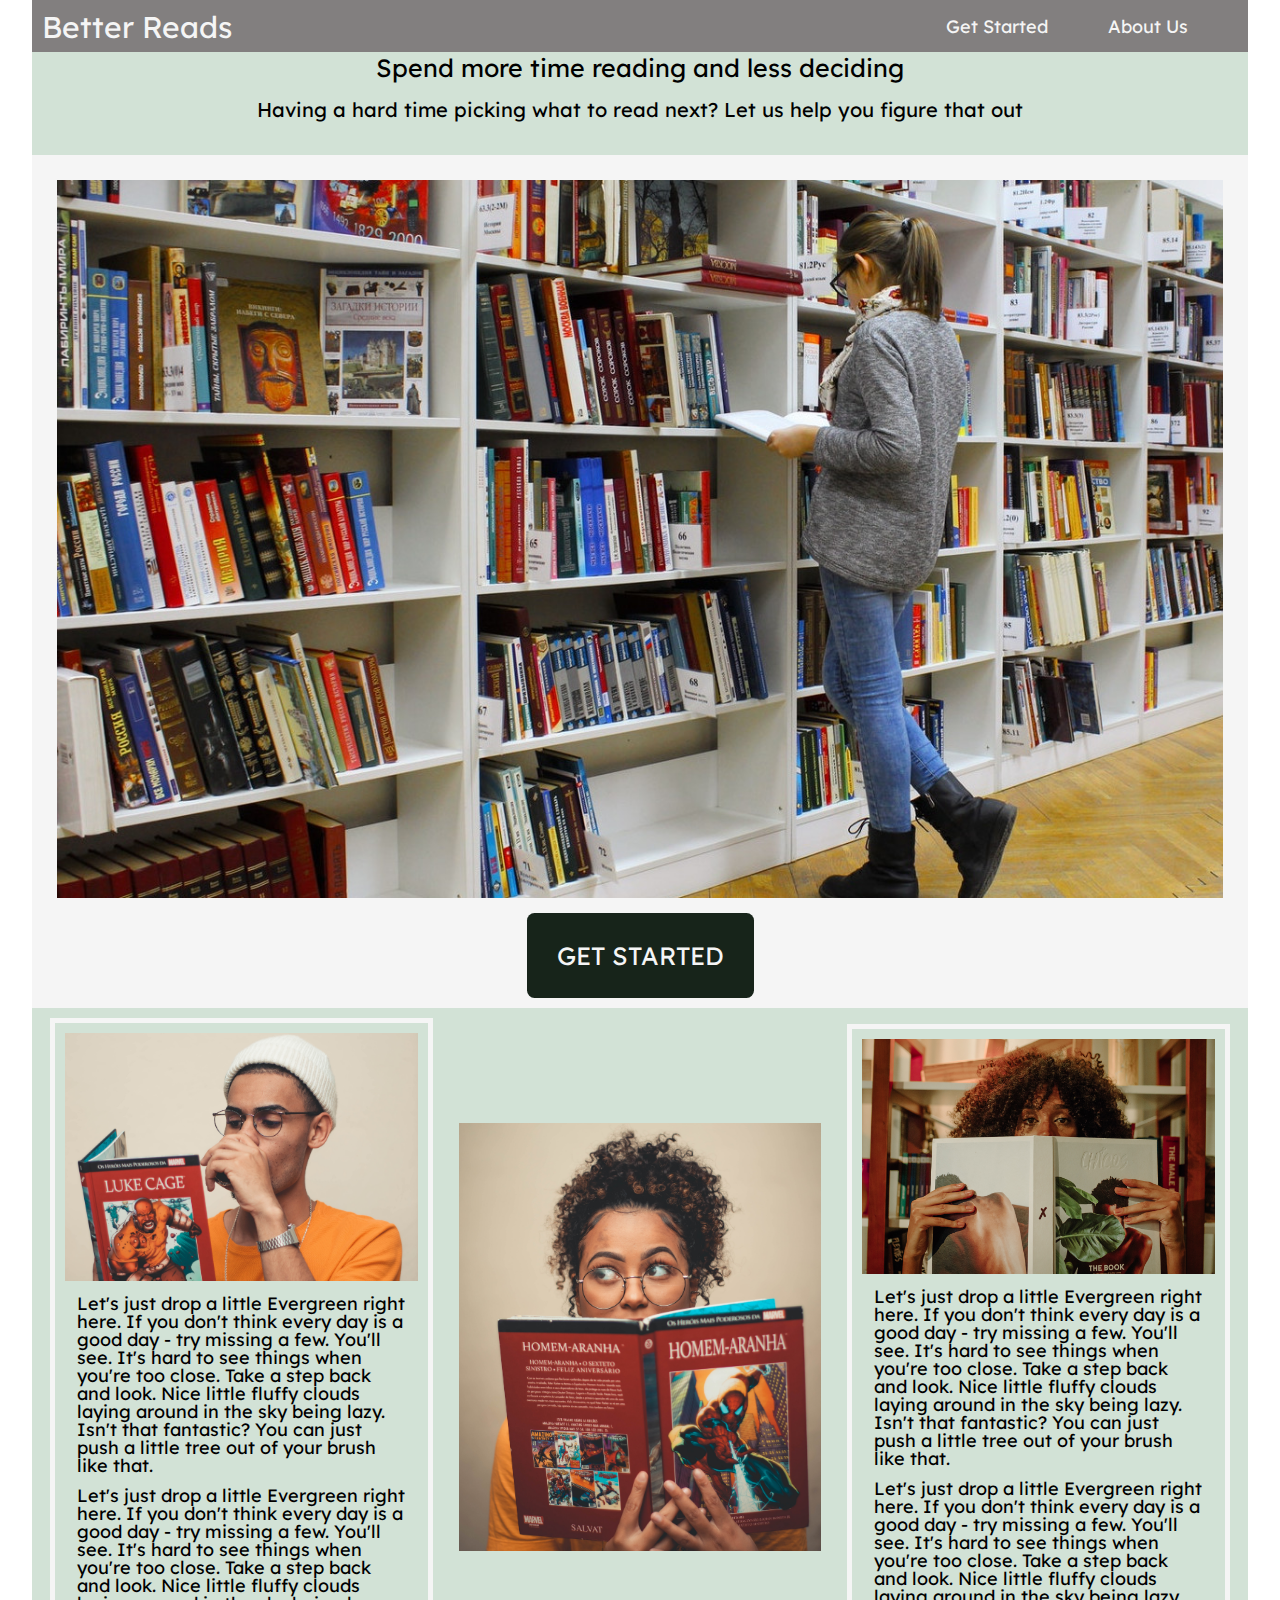
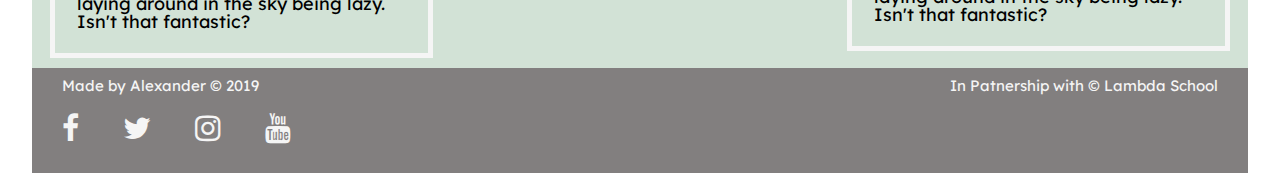
==== index.html @ 78738910 "big photo added to index.html" ====
<!DOCTYPE html>
<html lang="en">
<head>
    <meta charset="UTF-8">
    <meta name="viewport" content="width=device-width, initial-scale=1.0">
    <meta http-equiv="X-UA-Compatible" content="ie=edge">

    <title>Better Reads</title>

    <link rel="stylesheet" href="css/index.css">
    <link href="https://fonts.googleapis.com/css?family=Lexend+Deca&display=swap" rel="stylesheet">
    <link rel="stylesheet" href="https://cdnjs.cloudflare.com/ajax/libs/font-awesome/4.7.0/css/font-awesome.min.css">
</head>
<body>
    <div class="main_container">
        <header>
            <div class="navigation_bar">
                <h2>Better Reads</h2>
                <nav>
                  <a href="index.html">Get Started</a>
                  <a href="about.html">About Us</a>
                </nav>
            </div>
            <div class="header_text">
                <h1>Spend more time reading and less deciding</h1>
                <h3>Having a hard time picking what to read next? Let us help you figure that out</h3>
            </div>
        </header>

        <section class="middle_section">
            <div class="main_content">

                <div class="big_image">
                    <img class="reading_picture" src="img/new1249770.jpg" alt="reading-picture">
                </div>

            </div>
            <div class="btn"><a href="#">Get Started</a></div>
        </section>

        <section class="lower_section">
            <div class="lower_text">
                <div class="lower_text_img_container">
                        <img class="reading_picture" src="img/boy.jpg" alt="reading-picture">
                </div>
                <p>Let's just drop a little Evergreen right here. If you don't think every day is a good day - try missing a few. You'll see. It's hard to see things when you're too close. Take a step back and look. Nice little fluffy clouds laying around in the sky being lazy. Isn't that fantastic? You can just push a little tree out of your brush like that.</p>
                <p>Let's just drop a little Evergreen right here. If you don't think every day is a good day - try missing a few. You'll see. It's hard to see things when you're too close. Take a step back and look. Nice little fluffy clouds laying around in the sky being lazy. Isn't that fantastic?</p>
            </div>

            <div class="lower_img">
                    <img class="reading_picture" src="img/reading001.jpg" alt="reading-picture">
            </div>
            
            <div class="lower_text">
                <div class="lower_text_img_container">
                        <img class="reading_picture" src="img/girl_reading.jpg" alt="reading-picture">
                </div>

                <p>Let's just drop a little Evergreen right here. If you don't think every day is a good day - try missing a few. You'll see. It's hard to see things when you're too close. Take a step back and look. Nice little fluffy clouds laying around in the sky being lazy. Isn't that fantastic? You can just push a little tree out of your brush like that.</p>
                <p>Let's just drop a little Evergreen right here. If you don't think every day is a good day - try missing a few. You'll see. It's hard to see things when you're too close. Take a step back and look. Nice little fluffy clouds laying around in the sky being lazy. Isn't that fantastic?</p>  
            </div>
        </section>
        <footer>
            <div class="footer-block-1">
                <p class="copyright"><a href="#">Made by Alexander © 2019</a></p>
                <p class="logos">
                    <a href="#" class="fa fa-facebook"></a>
                    <a href="#" class="fa fa-twitter"></a>
                    <a href="#" class="fa fa-instagram"></a> 
                    <a href="#" class="fa fa-youtube"></a>
                </p>
            </div>
            <div class="footer-block-2">
                <p>In Patnership with © Lambda School</p>
            </div>
        </footer>
    </div>
</body>
</html>
---- css/index.css ----
/* http://meyerweb.com/eric/tools/css/reset/ 
   v2.0 | 20110126
   License: none (public domain)
*/
html,
body,
div,
span,
applet,
object,
iframe,
h1,
h2,
h3,
h4,
h5,
h6,
p,
blockquote,
pre,
a,
abbr,
acronym,
address,
big,
cite,
code,
del,
dfn,
em,
img,
ins,
kbd,
q,
s,
samp,
small,
strike,
strong,
sub,
sup,
tt,
var,
b,
u,
i,
center,
dl,
dt,
dd,
ol,
ul,
li,
fieldset,
form,
label,
legend,
table,
caption,
tbody,
tfoot,
thead,
tr,
th,
td,
article,
aside,
canvas,
details,
embed,
figure,
figcaption,
footer,
header,
hgroup,
menu,
nav,
output,
ruby,
section,
summary,
time,
mark,
audio,
video {
  margin: 0;
  padding: 0;
  border: 0;
  font-size: 100%;
  font: inherit;
  vertical-align: baseline;
}
/* HTML5 display-role reset for older browsers */
article,
aside,
details,
figcaption,
figure,
footer,
header,
hgroup,
menu,
nav,
section {
  display: block;
}
body {
  line-height: 1;
}
ol,
ul {
  list-style: none;
}
blockquote,
q {
  quotes: none;
}
blockquote:before,
blockquote:after,
q:before,
q:after {
  content: '';
  content: none;
}
table {
  border-collapse: collapse;
  border-spacing: 0;
}
* {
  box-sizing: border-box;
}
html,
body {
  width: 100%;
}
:root {
  font-size: 62.5%;
  font-family: 'Lexend Deca', sans-serif;
}
.main_container {
  width: 95%;
  display: flex;
  flex-direction: column;
  margin: 0 auto;
  background-color: whitesmoke;
}
@media (max-width: 500px) {
  .main_container {
    width: 90%;
  }
}
.main_container header {
  width: 100%;
  display: flex;
  flex-direction: column;
  padding: 0rem 0rem 1rem 0rem;
  background-color: #D2E2D6;
}
.main_container header .navigation_bar {
  display: flex;
  flex-direction: row;
  width: 95%;
  justify-content: space-between;
  background-color: #827F7F;
  padding: 1.2rem 0rem 1rem 1rem;
  position: fixed;
}
@media (max-width: 500px) {
  .main_container header .navigation_bar {
    width: 90%;
  }
}
.main_container header .navigation_bar h2 {
  font-size: 3rem;
  color: whitesmoke;
}
@media (max-width: 500px) {
  .main_container header .navigation_bar h2 {
    font-size: 2rem;
  }
}
.main_container header .navigation_bar nav {
  display: flex;
  align-self: center;
  justify-content: space-evenly;
  width: 30%;
}
@media (max-width: 500px) {
  .main_container header .navigation_bar nav {
    width: 50%;
  }
}
.main_container header .navigation_bar nav a {
  text-decoration: none;
  color: whitesmoke;
  font-size: 1.8em;
}
@media (max-width: 500px) {
  .main_container header .navigation_bar nav a {
    font-size: 1.5rem;
  }
}
.main_container header .header_text {
  display: flex;
  flex-direction: column;
  width: 100%;
  padding: 1.5rem;
  margin-top: 3rem;
}
.main_container header .header_text h1 {
  font-size: 2.5rem;
  margin: 0 auto;
  padding: 1rem;
}
@media (max-width: 500px) {
  .main_container header .header_text h1 {
    font-size: 2rem;
  }
}
.main_container header .header_text h3 {
  font-size: 2rem;
  margin: 0 auto;
  padding: 1rem;
}
@media (max-width: 500px) {
  .main_container header .header_text h3 {
    font-size: 1.5rem;
  }
}
.main_container .middle_section {
  width: 100%;
  display: flex;
  flex-direction: column;
  padding: 1rem;
}
.main_container .middle_section .main_content {
  display: flex;
  justify-content: space-around;
  padding: 1.5rem;
}
@media (max-width: 500px) {
  .main_container .middle_section .main_content {
    flex-direction: column;
  }
}
.main_container .middle_section .main_content .big_image {
  width: 100%;
  display: flex;
  justify-content: center;
}
@media (max-width: 500px) {
  .main_container .middle_section .main_content .big_image {
    width: 100%;
  }
}
.main_container .middle_section .main_content .big_image img {
  max-width: 100%;
  max-height: 100%;
}
.main_container .middle_section .btn {
  color: white;
  background-color: #17241a;
  text-transform: uppercase;
  text-align: center;
  font-size: 2.5em;
  border-radius: 0.3em;
  margin: 0 auto;
  padding: 1.2em;
}
.main_container .middle_section .btn a {
  text-decoration: none;
  color: whitesmoke;
}
.main_container .middle_section .btn a:hover {
  color: gold;
}
.main_container .middle_section .btn:hover {
  background-color: #25ad45;
  letter-spacing: 1px;
  transition: all 0.4s ease 0s;
  box-shadow: 0px 5px 40px -10px rgba(0, 0, 0, 0.57);
}
.main_container .lower_section {
  display: flex;
  justify-content: space-around;
  padding: 1rem;
  background-color: #D2E2D6;
  align-items: center;
}
@media (max-width: 500px) {
  .main_container .lower_section {
    flex-direction: column;
  }
}
.main_container .lower_section .lower_img {
  width: 32%;
  padding: 1rem;
}
@media (max-width: 500px) {
  .main_container .lower_section .lower_img {
    display: none;
  }
}
.main_container .lower_section .lower_img img {
  max-width: 100%;
  max-height: 100%;
}
.main_container .lower_section .lower_text {
  width: 32%;
  padding: 1rem;
  background-color: #D2E2D6;
  border: 0.5rem solid whitesmoke;
}
@media (max-width: 500px) {
  .main_container .lower_section .lower_text {
    width: 95%;
    margin: 1.2rem;
  }
}
.main_container .lower_section .lower_text .lower_text_img_container {
  width: 100%;
  height: 50%;
}
.main_container .lower_section .lower_text .lower_text_img_container img {
  max-width: 100%;
  max-height: 100%;
}
.main_container .lower_section .lower_text p {
  font-size: 1.8rem;
  margin: 1.2rem;
}
.main_container footer {
  padding: 1rem;
  font-size: 1.5rem;
  display: flex;
  flex-direction: row;
  justify-content: space-between;
  background-color: #827F7F;
}
.main_container footer .footer-block-2 p {
  color: whitesmoke;
  padding-right: 2rem;
}
.main_container footer .copyright a {
  text-decoration: none;
  padding-left: 2rem;
  color: whitesmoke;
}
.main_container footer .fa {
  padding: 2rem;
  font-size: 3rem;
  color: whitesmoke;
  text-align: center;
  text-decoration: none;
}
.main_container footer .fa:hover {
  opacity: 0.7;
}
.main_container .about_main_content {
  height: 80rem;
  display: flex;
  padding: 1.5rem;
  justify-content: space-evenly;
}
@media (max-width: 500px) {
  .main_container .about_main_content {
    flex-direction: column;
  }
}
.main_container .about_main_content .about_image {
  width: 100%;
  height: 100%;
  background-color: aqua;
  display: flex;
  justify-content: center;
}
@media (max-width: 500px) {
  .main_container .about_main_content .about_image {
    height: 50%;
    margin: 0 auto;
  }
}
.main_container .about_main_content .about_image img.reading_picture {
  max-width: 100%;
  max-height: 100%;
  background-color: brown;
}
@media (max-width: 500px) {
  .main_container .about_main_content .about_image img.reading_picture {
    max-width: none;
    max-height: 100%;
  }
}
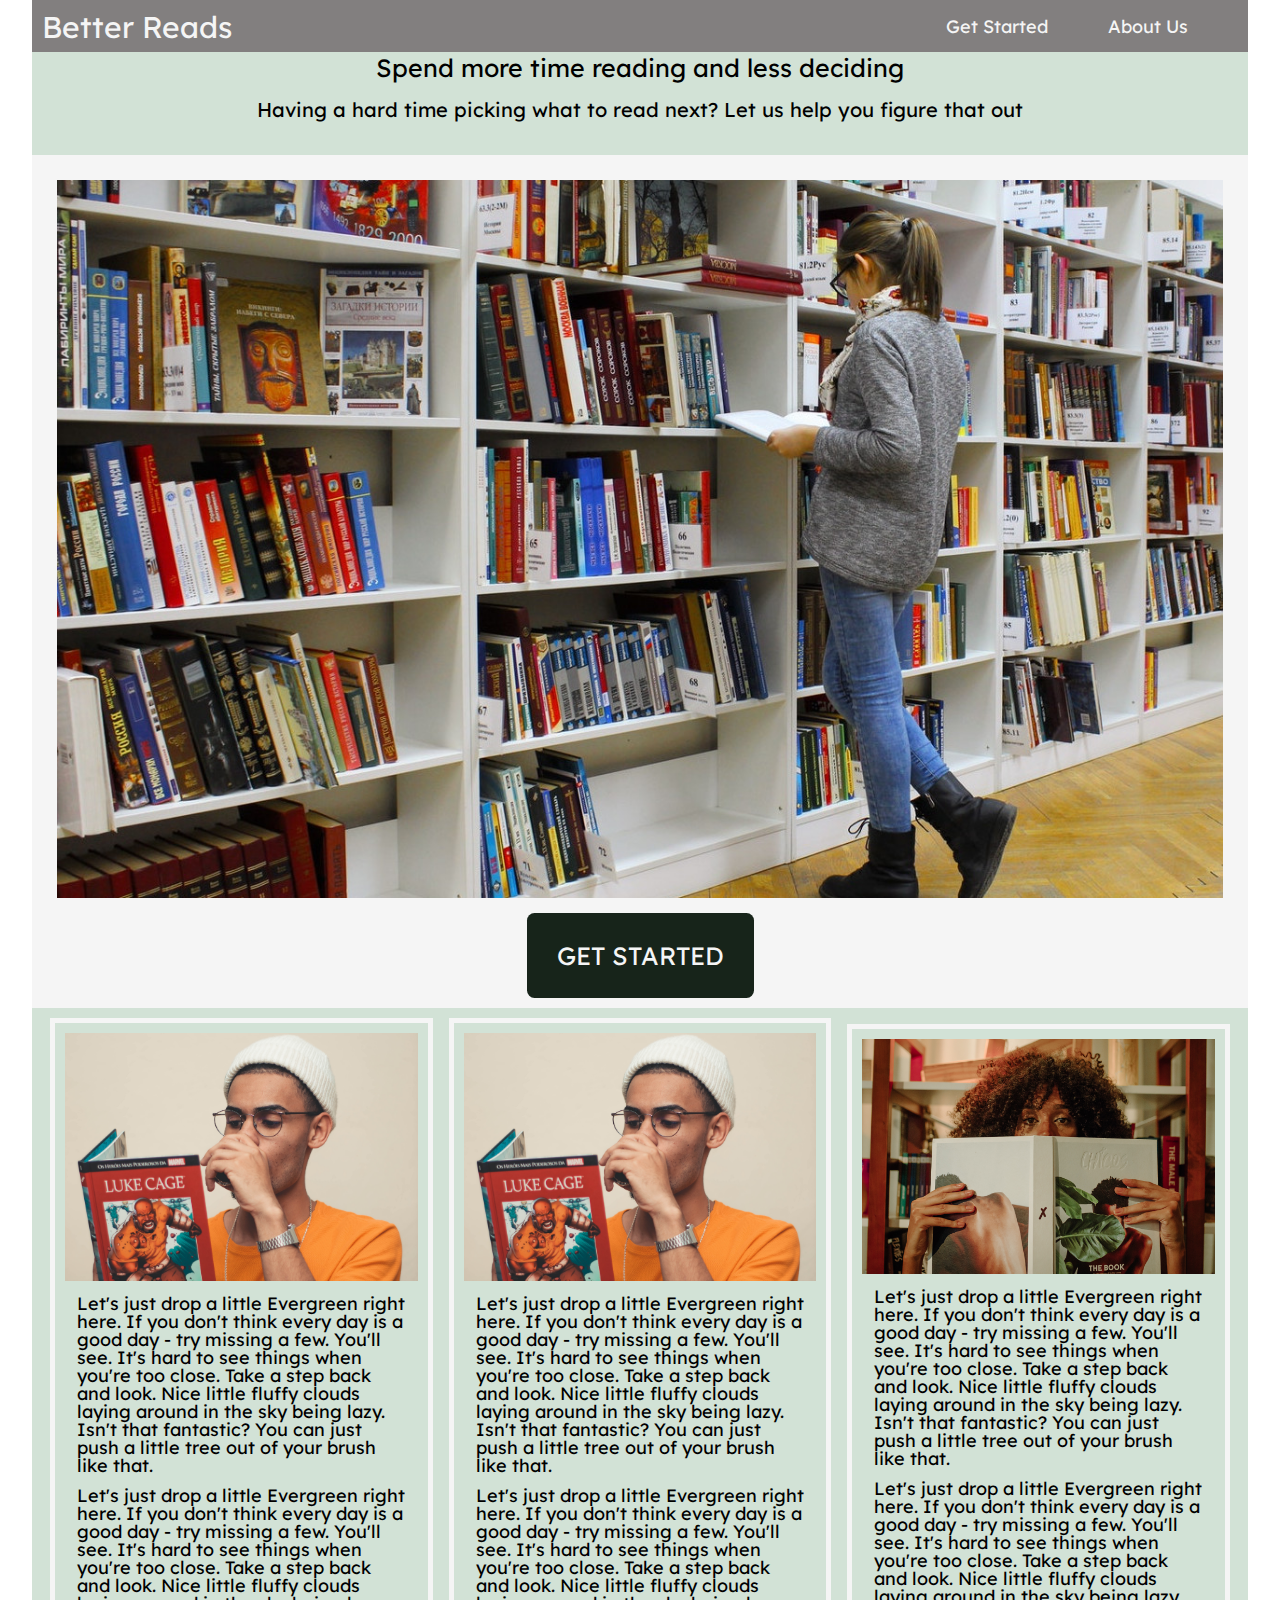
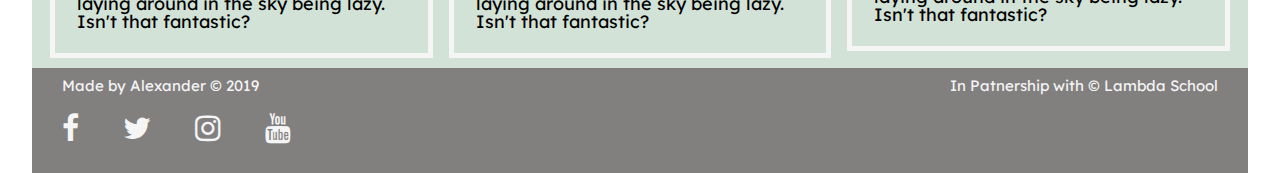
==== commit a32c7b79: "layout edit" ====
--- a/index.html
+++ b/index.html
@@ -47,10 +47,14 @@
                 <p>Let's just drop a little Evergreen right here. If you don't think every day is a good day - try missing a few. You'll see. It's hard to see things when you're too close. Take a step back and look. Nice little fluffy clouds laying around in the sky being lazy. Isn't that fantastic?</p>
             </div>
 
-            <div class="lower_img">
-                    <img class="reading_picture" src="img/reading001.jpg" alt="reading-picture">
-            </div>
-            
+            <div class="lower_text">
+                    <div class="lower_text_img_container">
+                            <img class="reading_picture" src="img/boy.jpg" alt="reading-picture">
+                    </div>
+                    <p>Let's just drop a little Evergreen right here. If you don't think every day is a good day - try missing a few. You'll see. It's hard to see things when you're too close. Take a step back and look. Nice little fluffy clouds laying around in the sky being lazy. Isn't that fantastic? You can just push a little tree out of your brush like that.</p>
+                    <p>Let's just drop a little Evergreen right here. If you don't think every day is a good day - try missing a few. You'll see. It's hard to see things when you're too close. Take a step back and look. Nice little fluffy clouds laying around in the sky being lazy. Isn't that fantastic?</p>
+                </div>
+
             <div class="lower_text">
                 <div class="lower_text_img_container">
                         <img class="reading_picture" src="img/girl_reading.jpg" alt="reading-picture">
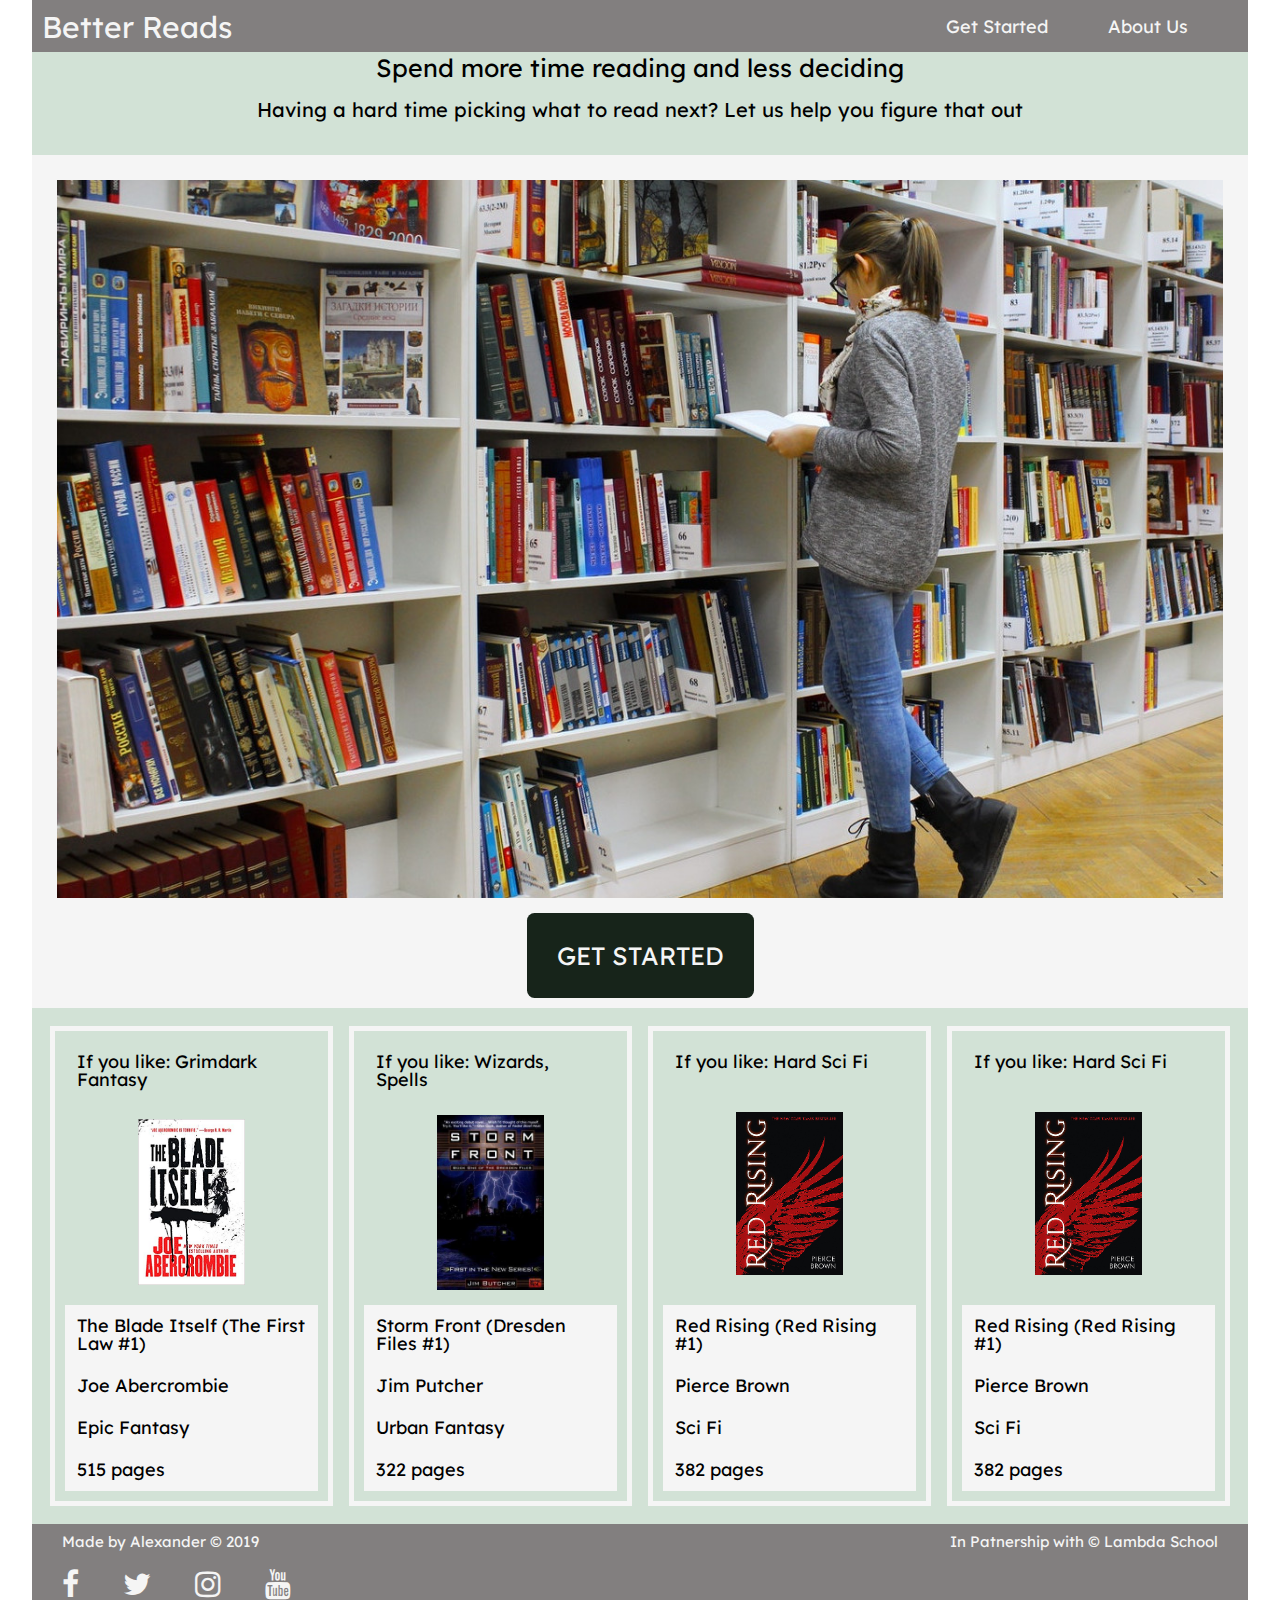
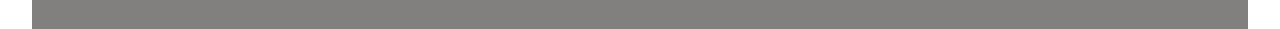
==== commit a10773a6: "reccomendation block added" ====
--- a/index.html
+++ b/index.html
@@ -40,29 +40,58 @@
 
         <section class="lower_section">
             <div class="lower_text">
+                
+                <p>If you like: Grimdark Fantasy</p>
                 <div class="lower_text_img_container">
-                        <img class="reading_picture" src="img/boy.jpg" alt="reading-picture">
+                        <img class="reading_picture" src="img/thebladeitself.jpg" alt="reading-picture">
                 </div>
-                <p>Let's just drop a little Evergreen right here. If you don't think every day is a good day - try missing a few. You'll see. It's hard to see things when you're too close. Take a step back and look. Nice little fluffy clouds laying around in the sky being lazy. Isn't that fantastic? You can just push a little tree out of your brush like that.</p>
-                <p>Let's just drop a little Evergreen right here. If you don't think every day is a good day - try missing a few. You'll see. It's hard to see things when you're too close. Take a step back and look. Nice little fluffy clouds laying around in the sky being lazy. Isn't that fantastic?</p>
+                <div class="lower_text_container">
+                    <p>The Blade Itself (The First Law #1)</p>
+                    <p>Joe Abercrombie</p>
+                    <p>Epic Fantasy</p>
+                    <p>515 pages</p>
+                </div>
+
             </div>
 
             <div class="lower_text">
-                    <div class="lower_text_img_container">
-                            <img class="reading_picture" src="img/boy.jpg" alt="reading-picture">
-                    </div>
-                    <p>Let's just drop a little Evergreen right here. If you don't think every day is a good day - try missing a few. You'll see. It's hard to see things when you're too close. Take a step back and look. Nice little fluffy clouds laying around in the sky being lazy. Isn't that fantastic? You can just push a little tree out of your brush like that.</p>
-                    <p>Let's just drop a little Evergreen right here. If you don't think every day is a good day - try missing a few. You'll see. It's hard to see things when you're too close. Take a step back and look. Nice little fluffy clouds laying around in the sky being lazy. Isn't that fantastic?</p>
+                <p>If you like: Wizards, Spells</p>
+                <div class="lower_text_img_container">
+                        <img class="reading_picture" src="img/stormfront.jpg" alt="reading-picture">
                 </div>
+                <div class="lower_text_container">
+                    <p>Storm Front (Dresden Files #1)</p>
+                    <p>Jim Putcher</p>
+                    <p>Urban Fantasy</p>
+                    <p>322 pages</p>
+                </div>
+            </div>
 
             <div class="lower_text">
+                <p>If you like: Hard Sci Fi</p>
                 <div class="lower_text_img_container">
-                        <img class="reading_picture" src="img/girl_reading.jpg" alt="reading-picture">
+                        <img class="reading_picture" src="img/redrising.jpg" alt="reading-picture">
                 </div>
+                <div class="lower_text_container">
+                    <p>Red Rising (Red Rising #1)</p>
+                    <p>Pierce Brown</p>
+                    <p>Sci Fi</p>
+                    <p>382 pages</p>
+                </div>
+            </div>
 
-                <p>Let's just drop a little Evergreen right here. If you don't think every day is a good day - try missing a few. You'll see. It's hard to see things when you're too close. Take a step back and look. Nice little fluffy clouds laying around in the sky being lazy. Isn't that fantastic? You can just push a little tree out of your brush like that.</p>
-                <p>Let's just drop a little Evergreen right here. If you don't think every day is a good day - try missing a few. You'll see. It's hard to see things when you're too close. Take a step back and look. Nice little fluffy clouds laying around in the sky being lazy. Isn't that fantastic?</p>  
-            </div>
+            <div class="lower_text">
+                    <p>If you like: Hard Sci Fi</p>
+                    <div class="lower_text_img_container">
+                            <img class="reading_picture" src="img/redrising.jpg" alt="reading-picture">
+                    </div>
+                    <div class="lower_text_container">
+                        <p>Red Rising (Red Rising #1)</p>
+                        <p>Pierce Brown</p>
+                        <p>Sci Fi</p>
+                        <p>382 pages</p>
+                    </div>
+                </div>
         </section>
         <footer>
             <div class="footer-block-1">
--- a/css/index.css
+++ b/css/index.css
@@ -292,24 +292,16 @@
     flex-direction: column;
   }
 }
-.main_container .lower_section .lower_img {
-  width: 32%;
-  padding: 1rem;
-}
-@media (max-width: 500px) {
-  .main_container .lower_section .lower_img {
-    display: none;
-  }
-}
-.main_container .lower_section .lower_img img {
-  max-width: 100%;
-  max-height: 100%;
-}
 .main_container .lower_section .lower_text {
-  width: 32%;
-  padding: 1rem;
+  width: 25%;
+  height: 48rem;
+  padding: 1rem;
+  margin: 0.8rem;
   background-color: #D2E2D6;
   border: 0.5rem solid whitesmoke;
+  display: flex;
+  flex-direction: column;
+  justify-content: space-between;
 }
 @media (max-width: 500px) {
   .main_container .lower_section .lower_text {
@@ -318,12 +310,20 @@
   }
 }
 .main_container .lower_section .lower_text .lower_text_img_container {
-  width: 100%;
-  height: 50%;
+  width: 50%;
+  margin: 0 auto;
+  padding: 1rem;
 }
 .main_container .lower_section .lower_text .lower_text_img_container img {
   max-width: 100%;
   max-height: 100%;
+}
+.main_container .lower_section .lower_text .lower_text_container {
+  background-color: whitesmoke;
+  width: 100%;
+  display: flex;
+  flex-direction: column;
+  align-content: baseline;
 }
 .main_container .lower_section .lower_text p {
   font-size: 1.8rem;
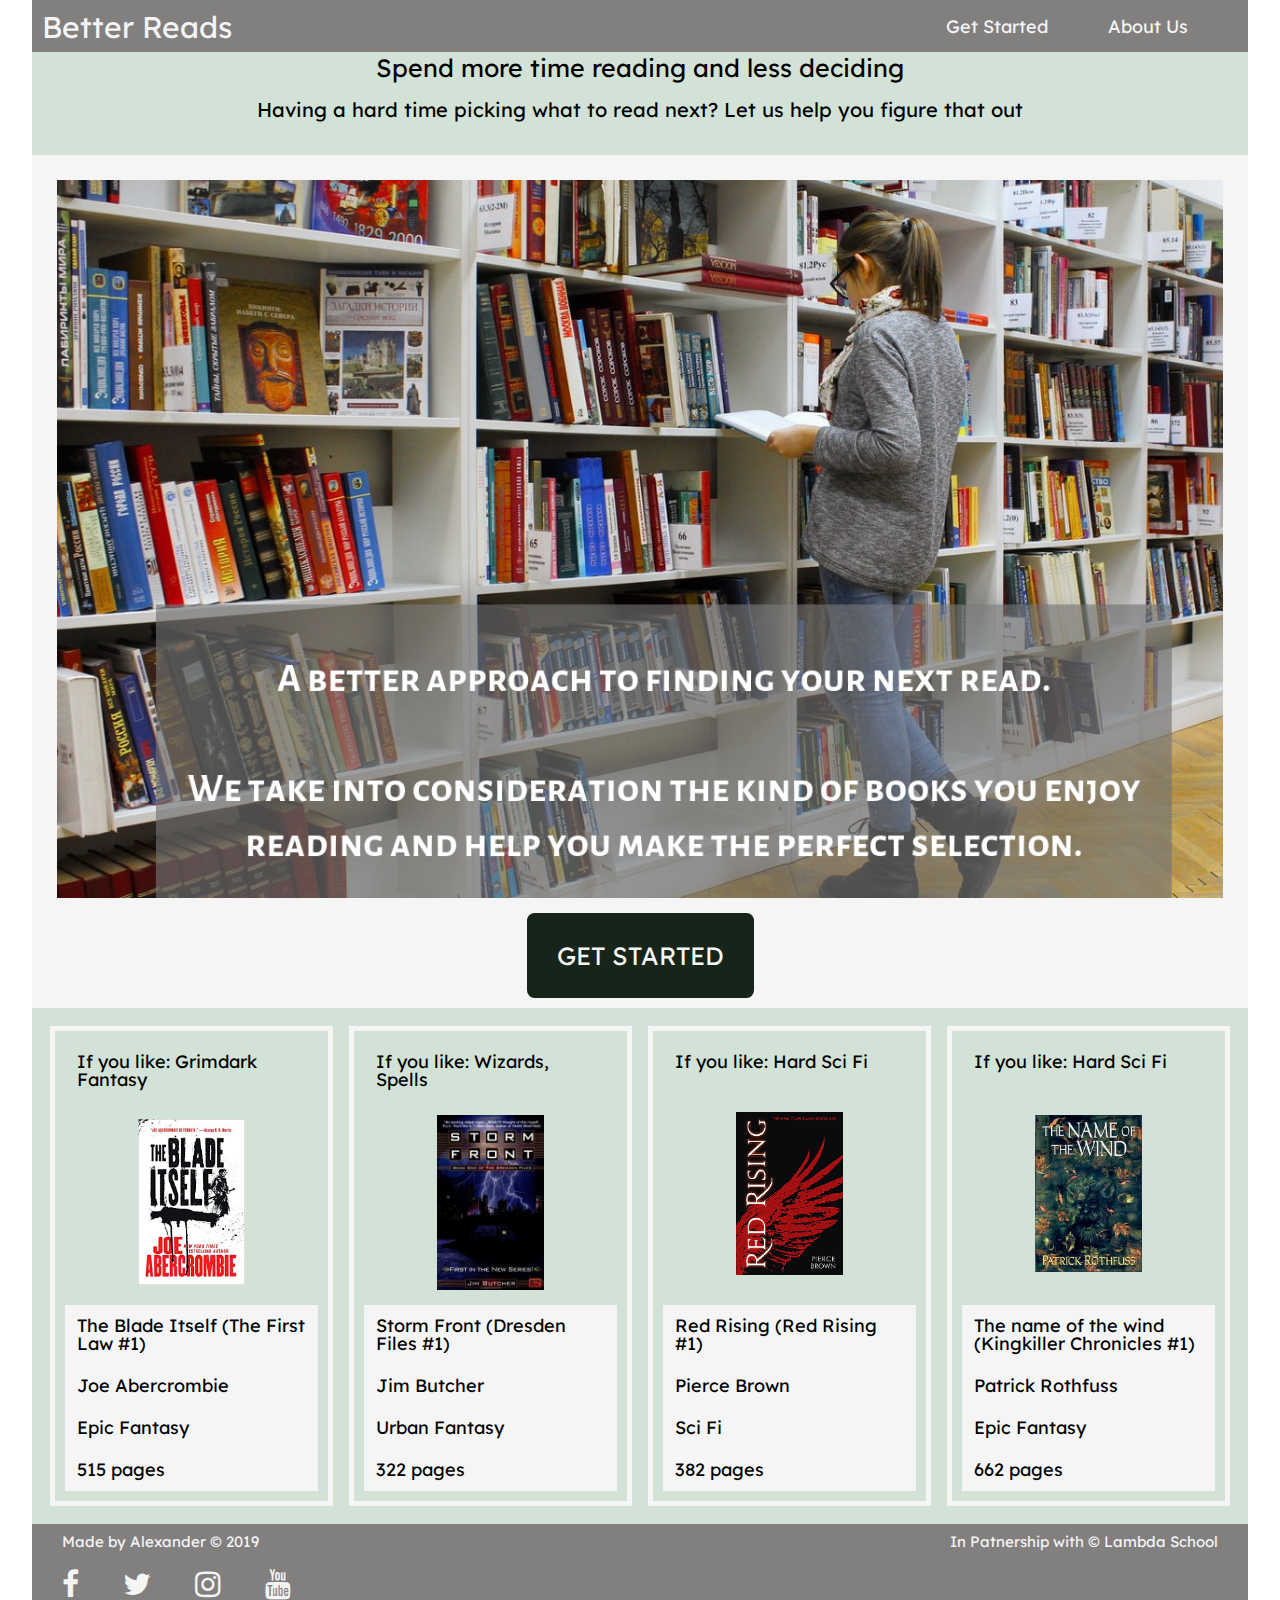
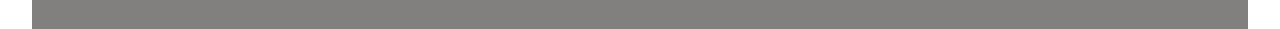
==== commit 3dc19f3e: "link hover effect" ====
--- a/index.html
+++ b/index.html
@@ -31,7 +31,7 @@
             <div class="main_content">
 
                 <div class="big_image">
-                    <img class="reading_picture" src="img/new1249770.jpg" alt="reading-picture">
+                    <img class="reading_picture" src="img/bold.png" alt="reading-picture">
                 </div>
 
             </div>
@@ -61,7 +61,7 @@
                 </div>
                 <div class="lower_text_container">
                     <p>Storm Front (Dresden Files #1)</p>
-                    <p>Jim Putcher</p>
+                    <p>Jim Butcher</p>
                     <p>Urban Fantasy</p>
                     <p>322 pages</p>
                 </div>
@@ -83,13 +83,13 @@
             <div class="lower_text">
                     <p>If you like: Hard Sci Fi</p>
                     <div class="lower_text_img_container">
-                            <img class="reading_picture" src="img/redrising.jpg" alt="reading-picture">
+                            <img class="reading_picture" src="img/nameofthewind.jpg" alt="reading-picture">
                     </div>
                     <div class="lower_text_container">
-                        <p>Red Rising (Red Rising #1)</p>
-                        <p>Pierce Brown</p>
-                        <p>Sci Fi</p>
-                        <p>382 pages</p>
+                        <p>The name of the wind (Kingkiller Chronicles #1)</p>
+                        <p>Patrick Rothfuss</p>
+                        <p>Epic Fantasy</p>
+                        <p>662 pages</p>
                     </div>
                 </div>
         </section>
--- a/css/index.css
+++ b/css/index.css
@@ -200,6 +200,12 @@
     font-size: 1.5rem;
   }
 }
+.main_container header .navigation_bar nav a:hover {
+  letter-spacing: 1px;
+  color: gold;
+  transition: all 0.4s ease 0s;
+  box-shadow: 0px 5px 40px -10px rgba(0, 0, 0, 0.57);
+}
 .main_container header .header_text {
   display: flex;
   flex-direction: column;
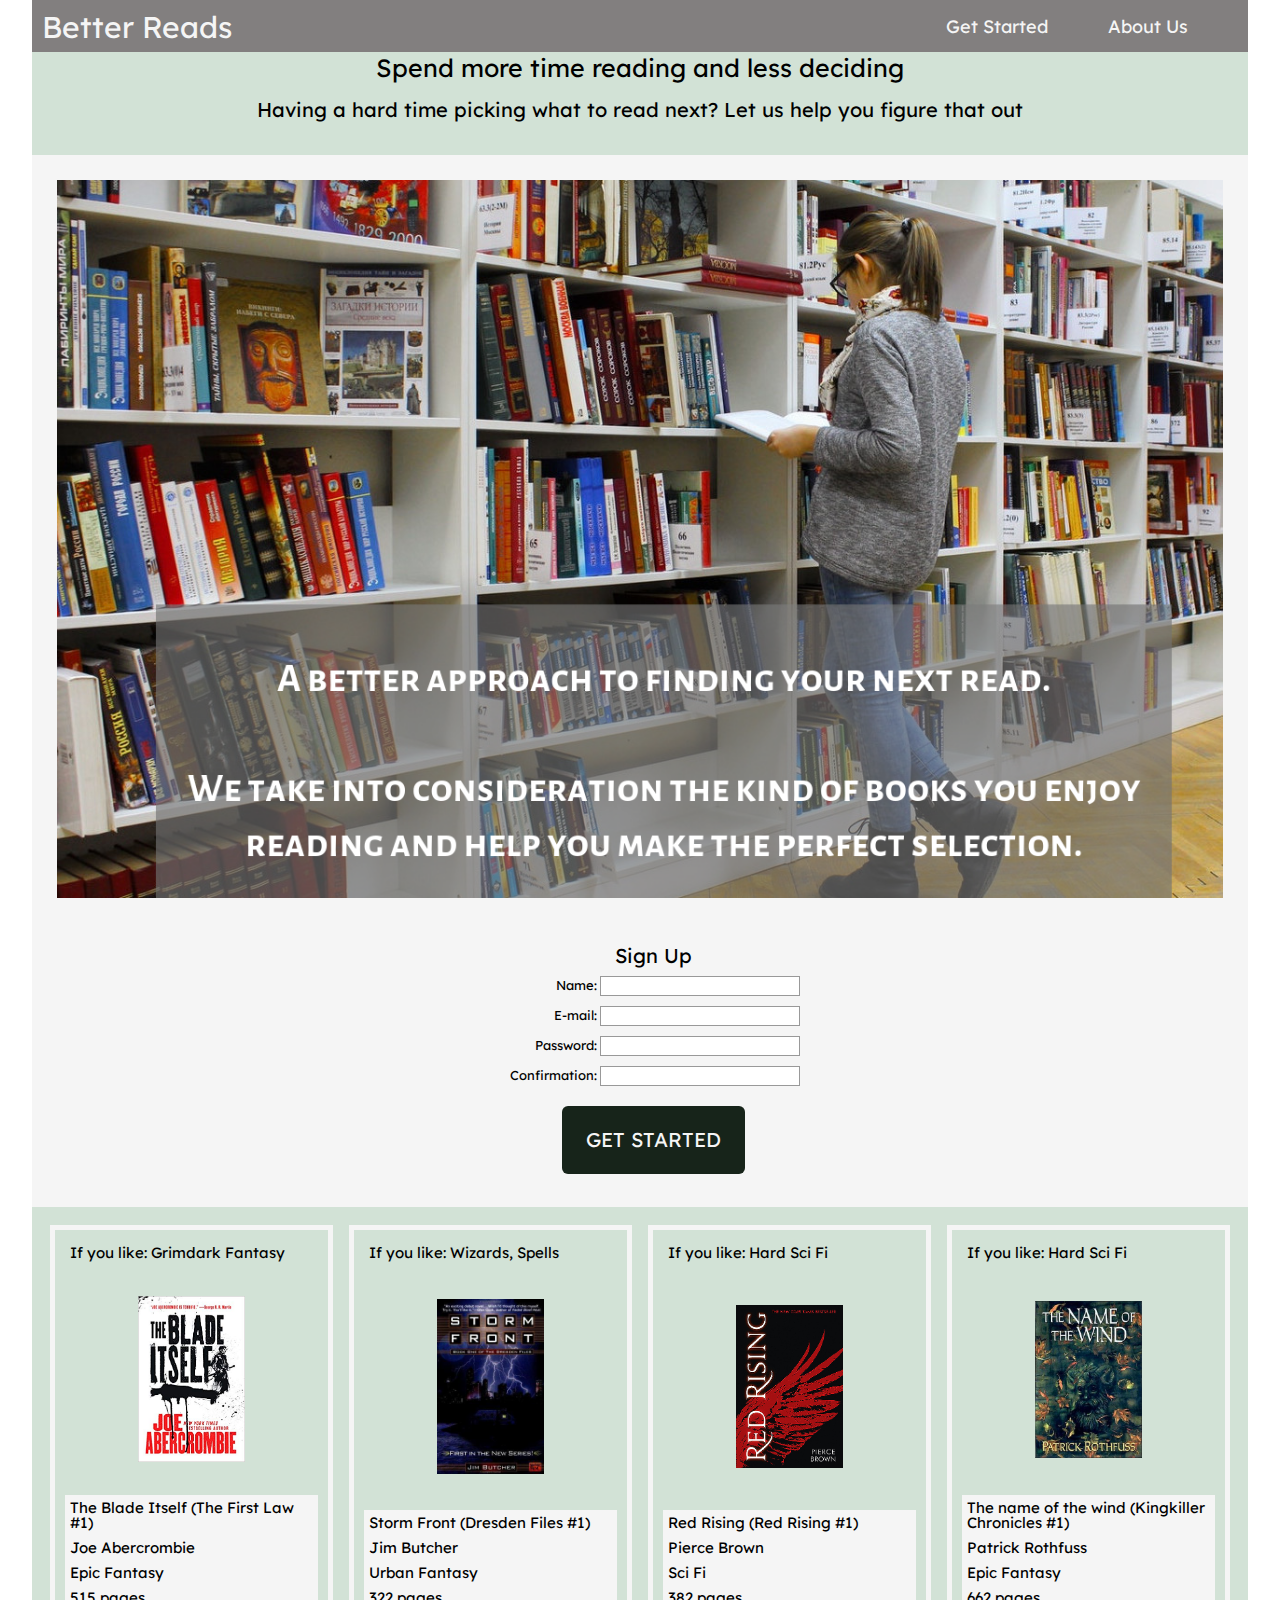
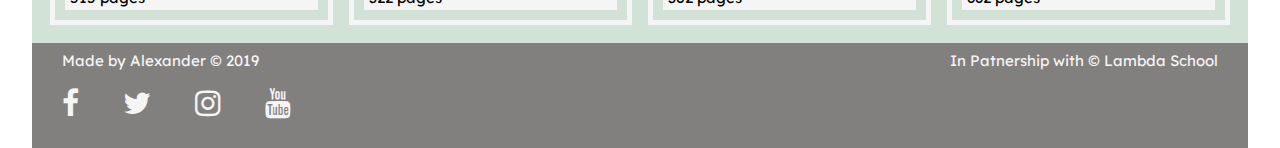
==== commit 05b89f7c: "added a form" ====
--- a/index.html
+++ b/index.html
@@ -35,7 +35,29 @@
                 </div>
 
             </div>
-            <div class="btn"><a href="#">Get Started</a></div>
+            <div class="form_block">
+                
+                <form action="#">
+                    <p>Sign Up</p>
+                    <div>
+                        <label for="name">Name:</label>
+                        <input type="text" id="name" name="user_name">
+                    </div>
+                    <div>
+                        <label for="mail">E-mail:</label>
+                        <input type="email" id="mail" name="user_mail">
+                    </div>
+                    <div>
+                        <label for="password">Password:</label>
+                        <input type="password" id="mail" name="user_password">
+                    </div>
+                    <div>
+                        <label for="pasword">Confirmation:</label>
+                        <input type="password" id="mail" name="user_password_confirmation">
+                    </div>
+                    <div class="btn"><a href="#">Get Started</a></div>
+                </form>
+            </div>
         </section>
 
         <section class="lower_section">
--- a/css/index.css
+++ b/css/index.css
@@ -239,6 +239,45 @@
   flex-direction: column;
   padding: 1rem;
 }
+.main_container .middle_section .form_block {
+  width: 100%;
+  margin: 1.3rem;
+}
+.main_container .middle_section .form_block form {
+  margin: 0 auto;
+  padding: 1em;
+  border-radius: 1em;
+  display: flex;
+  flex-direction: column;
+  align-items: center;
+}
+.main_container .middle_section .form_block form p {
+  font-size: 2rem;
+  padding: 1rem;
+}
+.main_container .middle_section .form_block form label {
+  display: inline-block;
+  width: 9rem;
+  text-align: right;
+  font-size: 1.3rem;
+}
+.main_container .middle_section .form_block form input {
+  /* To make sure that all text fields have the same font settings
+                    By default, textareas have a monospace font */
+  font-size: 1em;
+  /* To give the same size to all text fields */
+  width: 20rem;
+  height: 2rem;
+  /* To harmonize the look & feel of text field border */
+  border: 1px solid #999;
+}
+.main_container .middle_section .form_block form input:focus {
+  /* To give a little highlight on active elements */
+  border-color: #000;
+}
+.main_container .middle_section .form_block form div + div {
+  margin-top: 1em;
+}
 .main_container .middle_section .main_content {
   display: flex;
   justify-content: space-around;
@@ -268,10 +307,15 @@
   background-color: #17241a;
   text-transform: uppercase;
   text-align: center;
-  font-size: 2.5em;
+  font-size: 2em;
   border-radius: 0.3em;
   margin: 0 auto;
   padding: 1.2em;
+}
+@media (max-width: 500px) {
+  .main_container .middle_section .btn {
+    font-size: 1.5rem;
+  }
 }
 .main_container .middle_section .btn a {
   text-decoration: none;
@@ -300,7 +344,7 @@
 }
 .main_container .lower_section .lower_text {
   width: 25%;
-  height: 48rem;
+  height: 40rem;
   padding: 1rem;
   margin: 0.8rem;
   background-color: #D2E2D6;
@@ -313,6 +357,7 @@
   .main_container .lower_section .lower_text {
     width: 95%;
     margin: 1.2rem;
+    height: 43rem;
   }
 }
 .main_container .lower_section .lower_text .lower_text_img_container {
@@ -332,8 +377,13 @@
   align-content: baseline;
 }
 .main_container .lower_section .lower_text p {
-  font-size: 1.8rem;
-  margin: 1.2rem;
+  font-size: 1.5rem;
+  margin: 0.5rem;
+}
+@media (max-width: 500px) {
+  .main_container .lower_section .lower_text p {
+    font-size: 1.2rem;
+  }
 }
 .main_container footer {
   padding: 1rem;
@@ -347,11 +397,21 @@
   color: whitesmoke;
   padding-right: 2rem;
 }
+@media (max-width: 500px) {
+  .main_container footer .footer-block-2 p {
+    font-size: 1rem;
+  }
+}
 .main_container footer .copyright a {
   text-decoration: none;
   padding-left: 2rem;
   color: whitesmoke;
 }
+@media (max-width: 500px) {
+  .main_container footer .copyright a {
+    font-size: 1rem;
+  }
+}
 .main_container footer .fa {
   padding: 2rem;
   font-size: 3rem;
@@ -359,14 +419,19 @@
   text-align: center;
   text-decoration: none;
 }
+@media (max-width: 500px) {
+  .main_container footer .fa {
+    font-size: 1rem;
+    padding: 0.5rem;
+  }
+}
 .main_container footer .fa:hover {
   opacity: 0.7;
 }
 .main_container .about_main_content {
-  height: 80rem;
-  display: flex;
-  padding: 1.5rem;
-  justify-content: space-evenly;
+  display: flex;
+  width: 100%;
+  padding: 1rem;
 }
 @media (max-width: 500px) {
   .main_container .about_main_content {
@@ -376,9 +441,7 @@
 .main_container .about_main_content .about_image {
   width: 100%;
   height: 100%;
-  background-color: aqua;
-  display: flex;
-  justify-content: center;
+  display: flex;
 }
 @media (max-width: 500px) {
   .main_container .about_main_content .about_image {
@@ -386,14 +449,12 @@
     margin: 0 auto;
   }
 }
-.main_container .about_main_content .about_image img.reading_picture {
+.main_container .about_main_content .about_image .big_image_2 {
+  width: 100%;
+  display: flex;
+  justify-content: center;
+}
+.main_container .about_main_content .about_image .big_image_2 img {
   max-width: 100%;
   max-height: 100%;
-  background-color: brown;
-}
-@media (max-width: 500px) {
-  .main_container .about_main_content .about_image img.reading_picture {
-    max-width: none;
-    max-height: 100%;
-  }
-}
+}
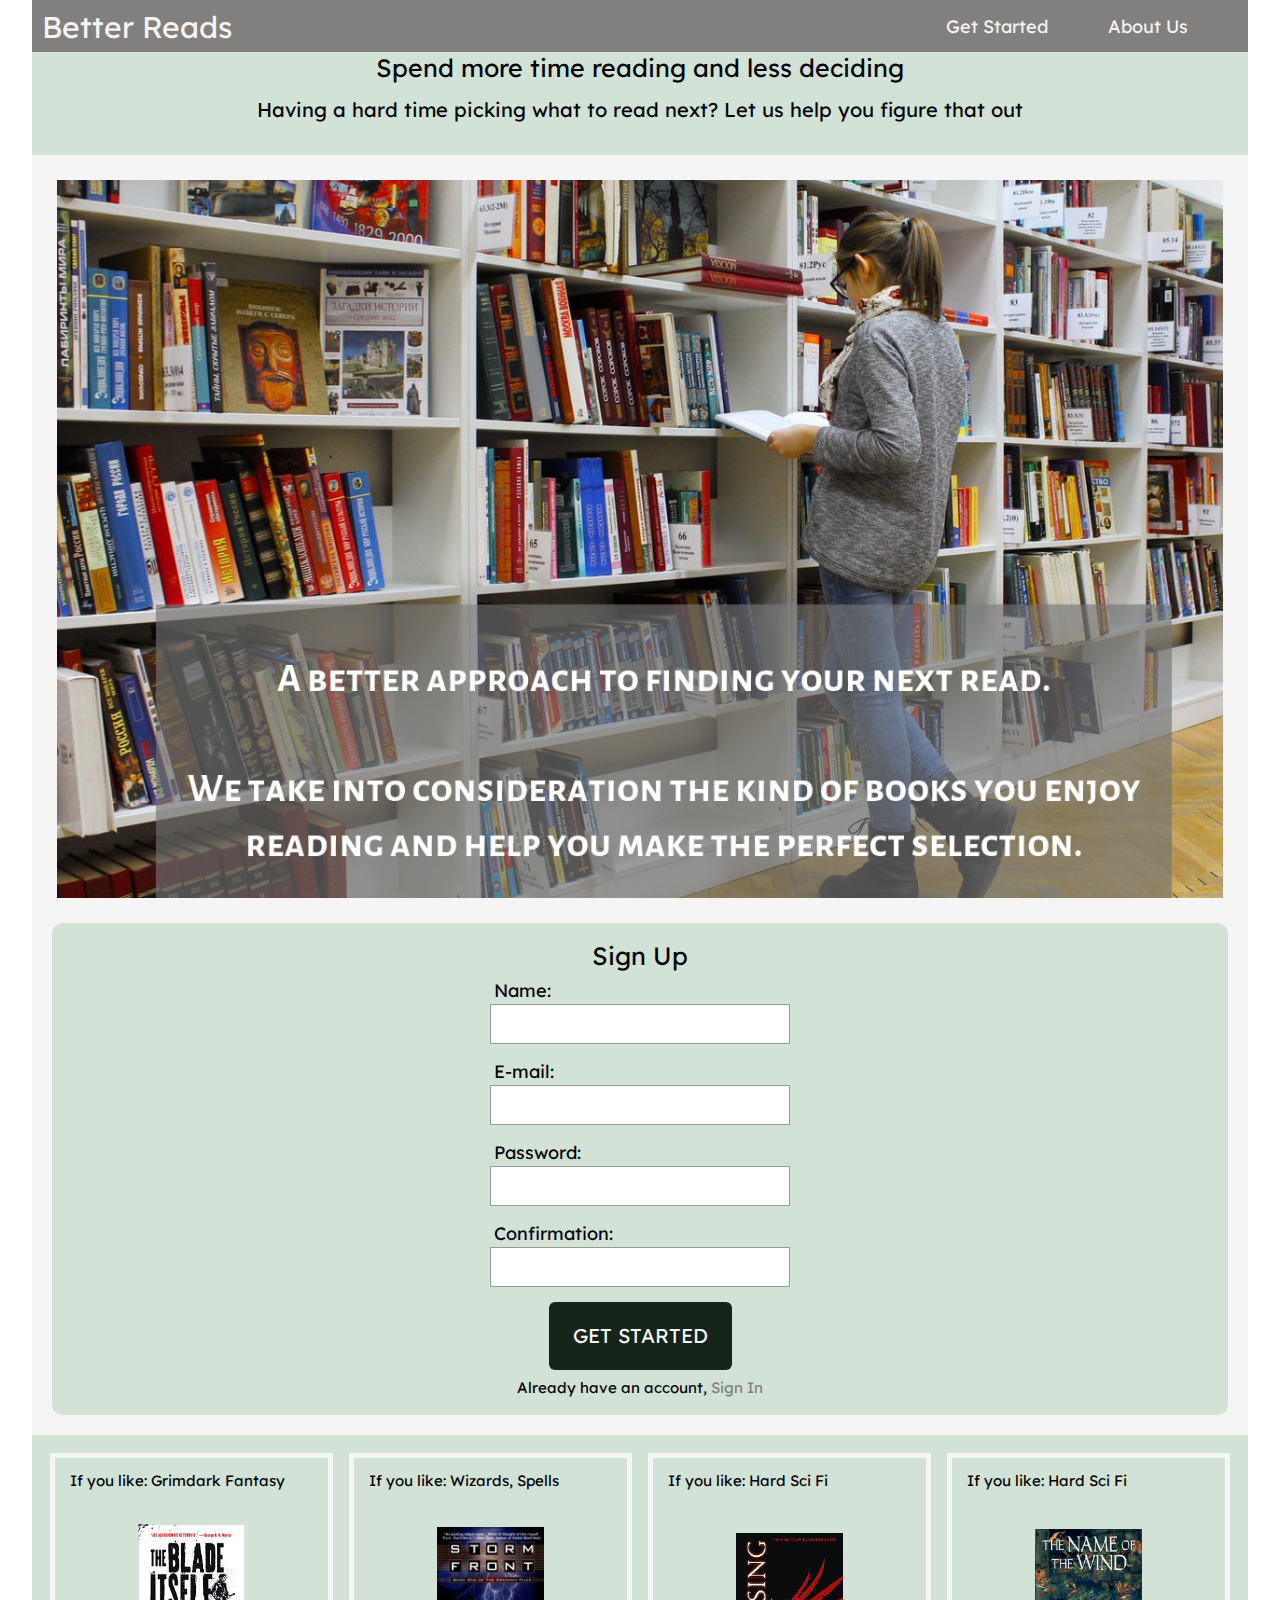
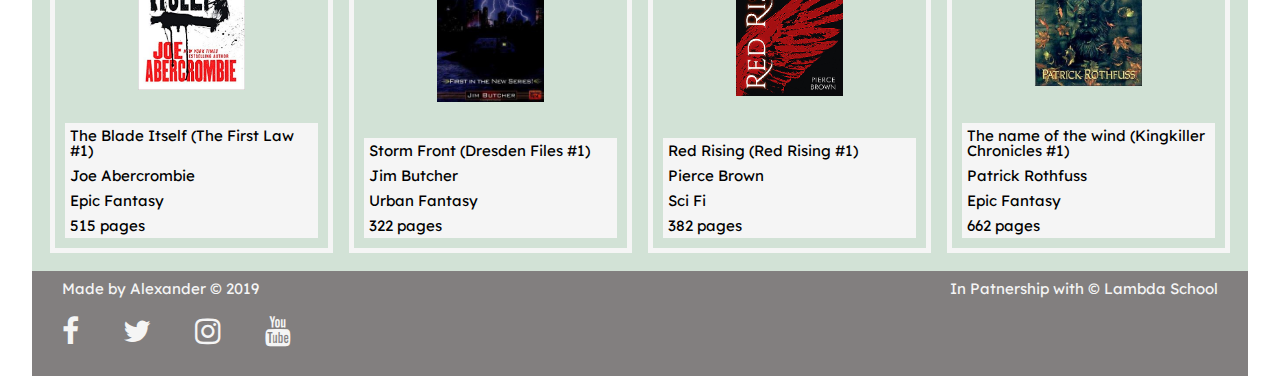
==== commit f3b503df: "form sorted for mobile" ====
--- a/index.html
+++ b/index.html
@@ -39,23 +39,24 @@
                 
                 <form action="#">
                     <p>Sign Up</p>
-                    <div>
+                    <div class="form_div">
                         <label for="name">Name:</label>
                         <input type="text" id="name" name="user_name">
                     </div>
-                    <div>
+                    <div class="form_div">
                         <label for="mail">E-mail:</label>
                         <input type="email" id="mail" name="user_mail">
                     </div>
-                    <div>
+                    <div class="form_div">
                         <label for="password">Password:</label>
                         <input type="password" id="mail" name="user_password">
                     </div>
-                    <div>
+                    <div class="form_div">
                         <label for="pasword">Confirmation:</label>
                         <input type="password" id="mail" name="user_password_confirmation">
                     </div>
                     <div class="btn"><a href="#">Get Started</a></div>
+                    <p class="sign_in">Already have an account, <a href="#">Sign In</a></p>
                 </form>
             </div>
         </section>
--- a/css/index.css
+++ b/css/index.css
@@ -241,33 +241,57 @@
 }
 .main_container .middle_section .form_block {
   width: 100%;
-  margin: 1.3rem;
+  padding: 1rem;
 }
 .main_container .middle_section .form_block form {
-  margin: 0 auto;
+  width: 100%;
   padding: 1em;
   border-radius: 1em;
   display: flex;
   flex-direction: column;
-  align-items: center;
+  align-items: flex-start;
+  background-color: #D2E2D6;
+}
+.main_container .middle_section .form_block form .form_div {
+  display: flex;
+  flex-direction: column;
+  align-self: center;
 }
 .main_container .middle_section .form_block form p {
-  font-size: 2rem;
-  padding: 1rem;
+  font-size: 2.5rem;
+  padding: 1rem;
+  align-self: center;
+}
+.main_container .middle_section .form_block form p.sign_in {
+  font-size: 1.5rem;
+  padding: 1rem;
+  align-self: center;
+}
+.main_container .middle_section .form_block form p.sign_in a {
+  text-decoration: none;
+  color: #827F7F;
+}
+.main_container .middle_section .form_block form p.sign_in a:hover {
+  letter-spacing: 1px;
+  color: #424141;
+  transition: all 0.4s ease 0s;
 }
 .main_container .middle_section .form_block form label {
-  display: inline-block;
-  width: 9rem;
-  text-align: right;
-  font-size: 1.3rem;
+  display: flex;
+  flex-direction: column;
+  align-self: flex-start;
+  width: 15rem;
+  text-align: left;
+  font-size: 1.8rem;
+  padding: 0.4rem;
 }
 .main_container .middle_section .form_block form input {
   /* To make sure that all text fields have the same font settings
                     By default, textareas have a monospace font */
   font-size: 1em;
   /* To give the same size to all text fields */
-  width: 20rem;
-  height: 2rem;
+  width: 30rem;
+  height: 4rem;
   /* To harmonize the look & feel of text field border */
   border: 1px solid #999;
 }
@@ -276,7 +300,7 @@
   border-color: #000;
 }
 .main_container .middle_section .form_block form div + div {
-  margin-top: 1em;
+  margin-top: 1.5rem;
 }
 .main_container .middle_section .main_content {
   display: flex;
@@ -428,10 +452,24 @@
 .main_container footer .fa:hover {
   opacity: 0.7;
 }
+.main_container .about_text {
+  display: flex;
+  flex-direction: column;
+  margin: 1rem;
+  padding: 1rem;
+  border: 0.5rem solid #827F7F;
+  background-color: #D2E2D6;
+}
+.main_container .about_text p {
+  font-size: 2rem;
+  padding: 1rem;
+  margin: 1rem;
+}
 .main_container .about_main_content {
   display: flex;
   width: 100%;
   padding: 1rem;
+  margin-top: 5rem;
 }
 @media (max-width: 500px) {
   .main_container .about_main_content {
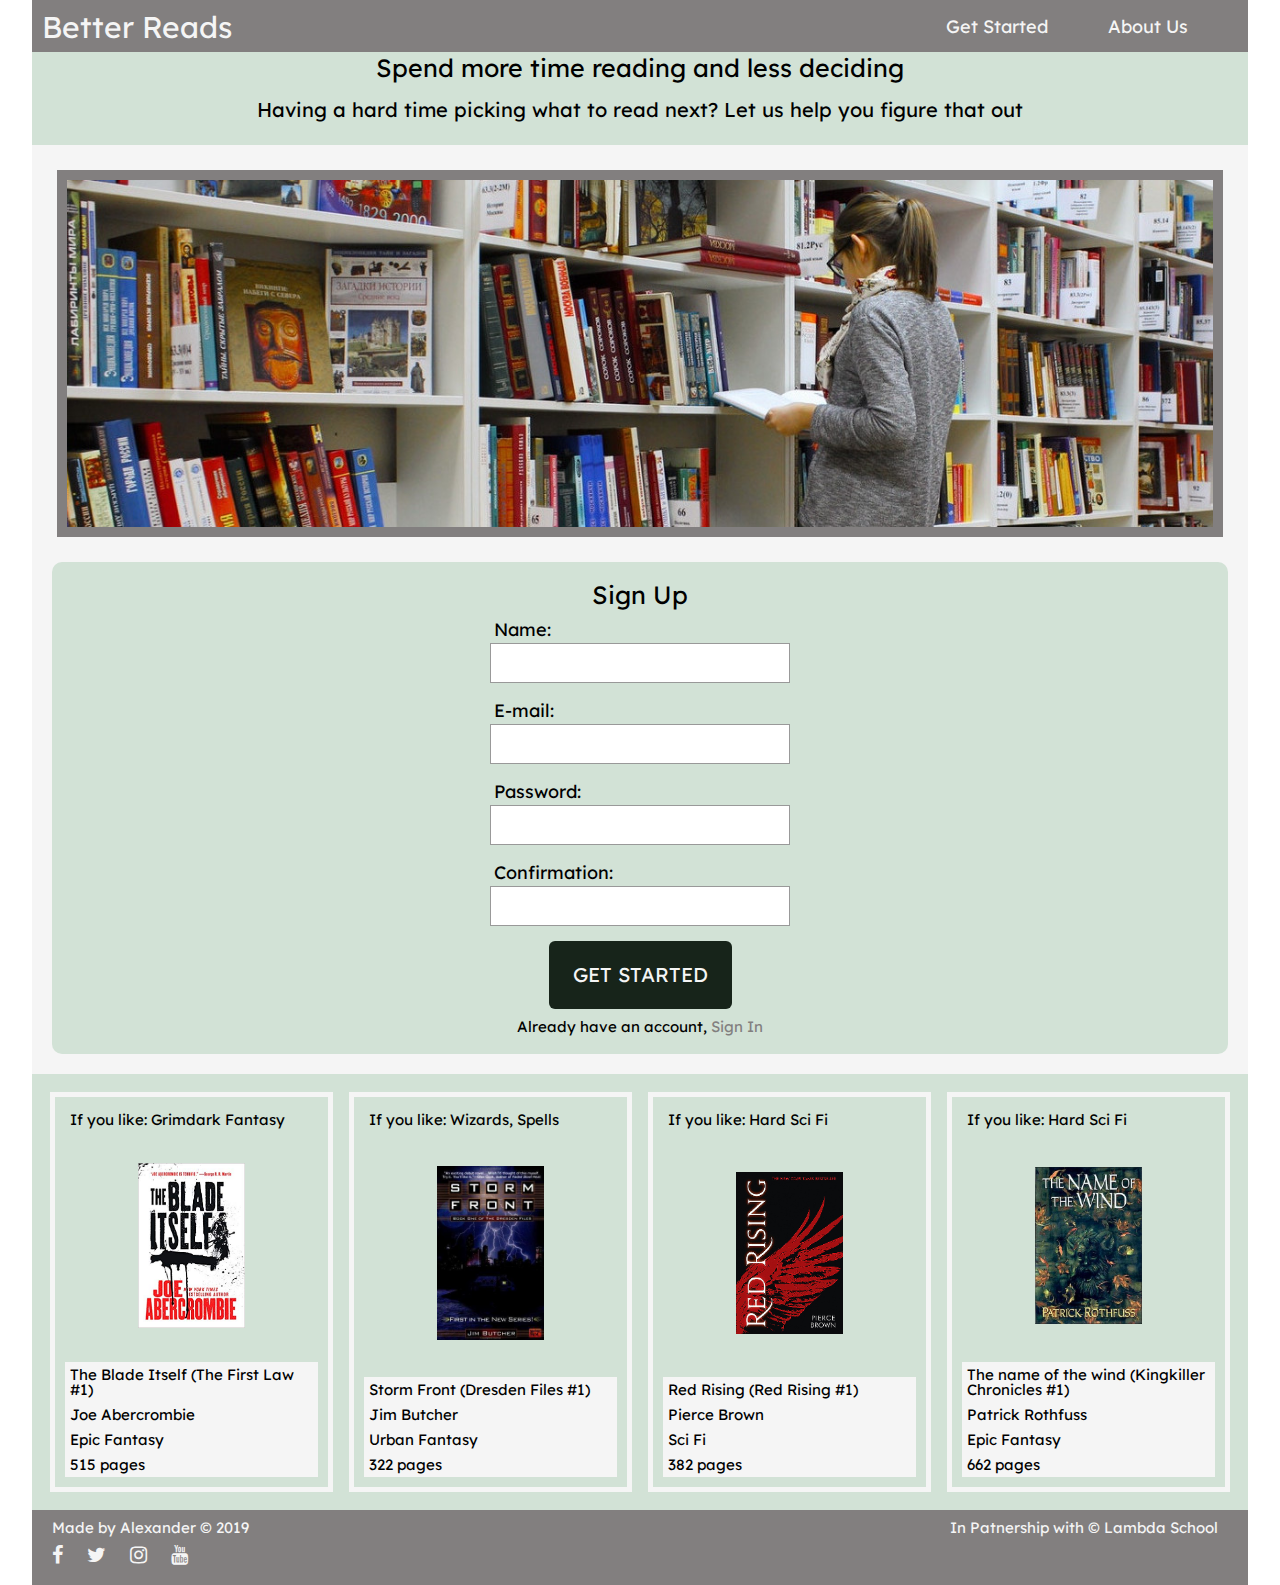
==== commit 6c03a387: "image resizing" ====
--- a/index.html
+++ b/index.html
@@ -31,7 +31,7 @@
             <div class="main_content">
 
                 <div class="big_image">
-                    <img class="reading_picture" src="img/bold.png" alt="reading-picture">
+                    <img class="reading_picture" src="img/test2.jpg" alt="reading-picture">
                 </div>
 
             </div>
--- a/css/index.css
+++ b/css/index.css
@@ -212,6 +212,7 @@
   width: 100%;
   padding: 1.5rem;
   margin-top: 3rem;
+  padding-bottom: 0.5rem;
 }
 .main_container header .header_text h1 {
   font-size: 2.5rem;
@@ -232,6 +233,9 @@
   .main_container header .header_text h3 {
     font-size: 1.5rem;
   }
+}
+.main_container header .header_text .our-story {
+  font-size: 4.5rem;
 }
 .main_container .middle_section {
   width: 100%;
@@ -316,6 +320,7 @@
   width: 100%;
   display: flex;
   justify-content: center;
+  border: 1rem solid #827F7F;
 }
 @media (max-width: 500px) {
   .main_container .middle_section .main_content .big_image {
@@ -428,24 +433,25 @@
 }
 .main_container footer .copyright a {
   text-decoration: none;
-  padding-left: 2rem;
+  padding-left: 1rem;
   color: whitesmoke;
 }
 @media (max-width: 500px) {
   .main_container footer .copyright a {
-    font-size: 1rem;
+    font-size: 1.3rem;
+    padding: 0.5rem;
   }
 }
 .main_container footer .fa {
-  padding: 2rem;
-  font-size: 3rem;
+  padding: 1rem;
+  font-size: 2rem;
   color: whitesmoke;
   text-align: center;
   text-decoration: none;
 }
 @media (max-width: 500px) {
   .main_container footer .fa {
-    font-size: 1rem;
+    font-size: 1.3rem;
     padding: 0.5rem;
   }
 }
@@ -469,7 +475,7 @@
   display: flex;
   width: 100%;
   padding: 1rem;
-  margin-top: 5rem;
+  margin-top: 1rem;
 }
 @media (max-width: 500px) {
   .main_container .about_main_content {
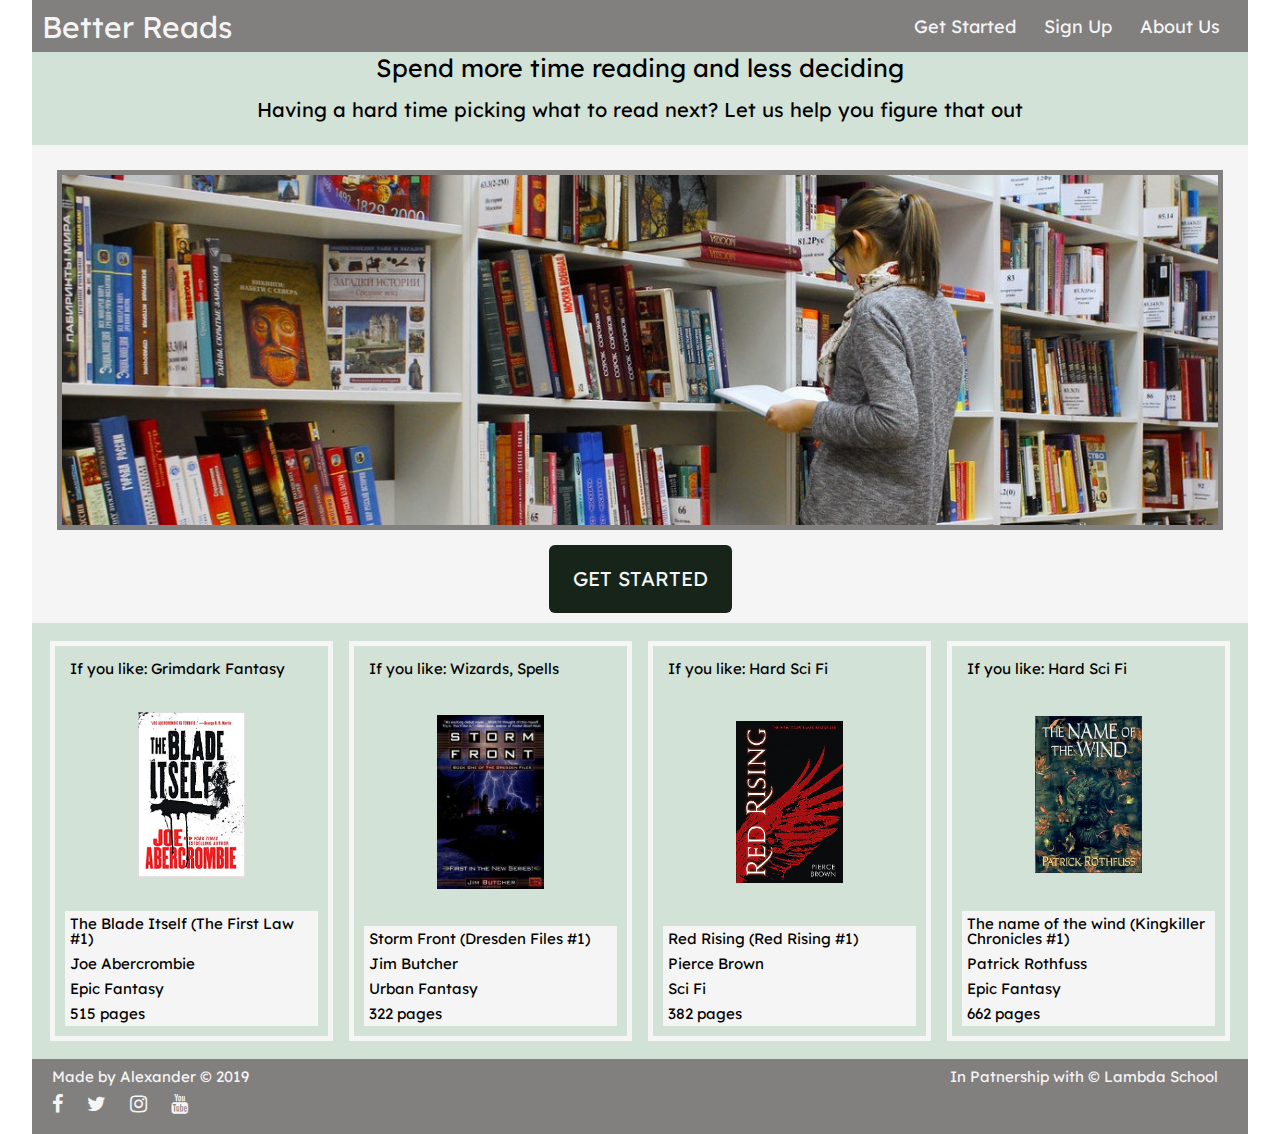
==== commit f1c4f03c: "ign up page" ====
--- a/index.html
+++ b/index.html
@@ -18,6 +18,7 @@
                 <h2>Better Reads</h2>
                 <nav>
                   <a href="index.html">Get Started</a>
+                  <a href="getstarted.html">Sign Up</a>
                   <a href="about.html">About Us</a>
                 </nav>
             </div>
@@ -35,7 +36,7 @@
                 </div>
 
             </div>
-            <div class="form_block">
+            <!-- <div class="form_block">
                 
                 <form action="#">
                     <p>Sign Up</p>
@@ -58,7 +59,8 @@
                     <div class="btn"><a href="#">Get Started</a></div>
                     <p class="sign_in">Already have an account, <a href="#">Sign In</a></p>
                 </form>
-            </div>
+            </div> -->
+            <div class="btn"><a href="getstarted.html">Get Started</a></div>
         </section>
 
         <section class="lower_section">
--- a/css/index.css
+++ b/css/index.css
@@ -292,7 +292,7 @@
 .main_container .middle_section .form_block form input {
   /* To make sure that all text fields have the same font settings
                     By default, textareas have a monospace font */
-  font-size: 1em;
+  font-size: 1.8em;
   /* To give the same size to all text fields */
   width: 30rem;
   height: 4rem;
@@ -320,7 +320,7 @@
   width: 100%;
   display: flex;
   justify-content: center;
-  border: 1rem solid #827F7F;
+  border: 0.5rem solid #827F7F;
 }
 @media (max-width: 500px) {
   .main_container .middle_section .main_content .big_image {
@@ -497,8 +497,101 @@
   width: 100%;
   display: flex;
   justify-content: center;
+  border: 0.5rem solid #827F7F;
 }
 .main_container .about_main_content .about_image .big_image_2 img {
   max-width: 100%;
   max-height: 100%;
 }
+.form_block {
+  width: 100%;
+  padding: 1rem;
+}
+.form_block form {
+  width: 100%;
+  padding: 1em;
+  border-radius: 1em;
+  display: flex;
+  flex-direction: column;
+  align-items: flex-start;
+  background-color: #D2E2D6;
+}
+.form_block form .form_div {
+  display: flex;
+  flex-direction: column;
+  align-self: center;
+}
+.form_block form p {
+  font-size: 2.5rem;
+  padding: 1rem;
+  align-self: center;
+}
+.form_block form p.sign_in {
+  font-size: 1.5rem;
+  padding: 1rem;
+  align-self: center;
+}
+.form_block form p.sign_in a {
+  text-decoration: none;
+  color: #827F7F;
+}
+.form_block form p.sign_in a:hover {
+  letter-spacing: 1px;
+  color: #424141;
+  transition: all 0.4s ease 0s;
+}
+.form_block form label {
+  display: flex;
+  flex-direction: column;
+  align-self: flex-start;
+  width: 15rem;
+  text-align: left;
+  font-size: 1.8rem;
+  padding: 0.4rem;
+}
+.form_block form input {
+  /* To make sure that all text fields have the same font settings
+            By default, textareas have a monospace font */
+  font-size: 1.8em;
+  /* To give the same size to all text fields */
+  width: 30rem;
+  height: 4rem;
+  /* To harmonize the look & feel of text field border */
+  border: 1px solid #999;
+}
+.form_block form input:focus {
+  /* To give a little highlight on active elements */
+  border-color: #000;
+}
+.form_block form div + div {
+  margin-top: 1.5rem;
+  margin-bottom: 1.5rem;
+}
+.form_block .btn2 {
+  color: white;
+  background-color: #17241a;
+  text-transform: uppercase;
+  text-align: center;
+  font-size: 2em;
+  border-radius: 0.3em;
+  margin: 0 auto;
+  padding: 1.2em;
+}
+@media (max-width: 500px) {
+  .form_block .btn2 {
+    font-size: 1.5rem;
+  }
+}
+.form_block .btn2 a {
+  text-decoration: none;
+  color: whitesmoke;
+}
+.form_block .btn2 a:hover {
+  color: gold;
+}
+.form_block .btn2:hover {
+  background-color: #25ad45;
+  letter-spacing: 1px;
+  transition: all 0.4s ease 0s;
+  box-shadow: 0px 5px 40px -10px rgba(0, 0, 0, 0.57);
+}
